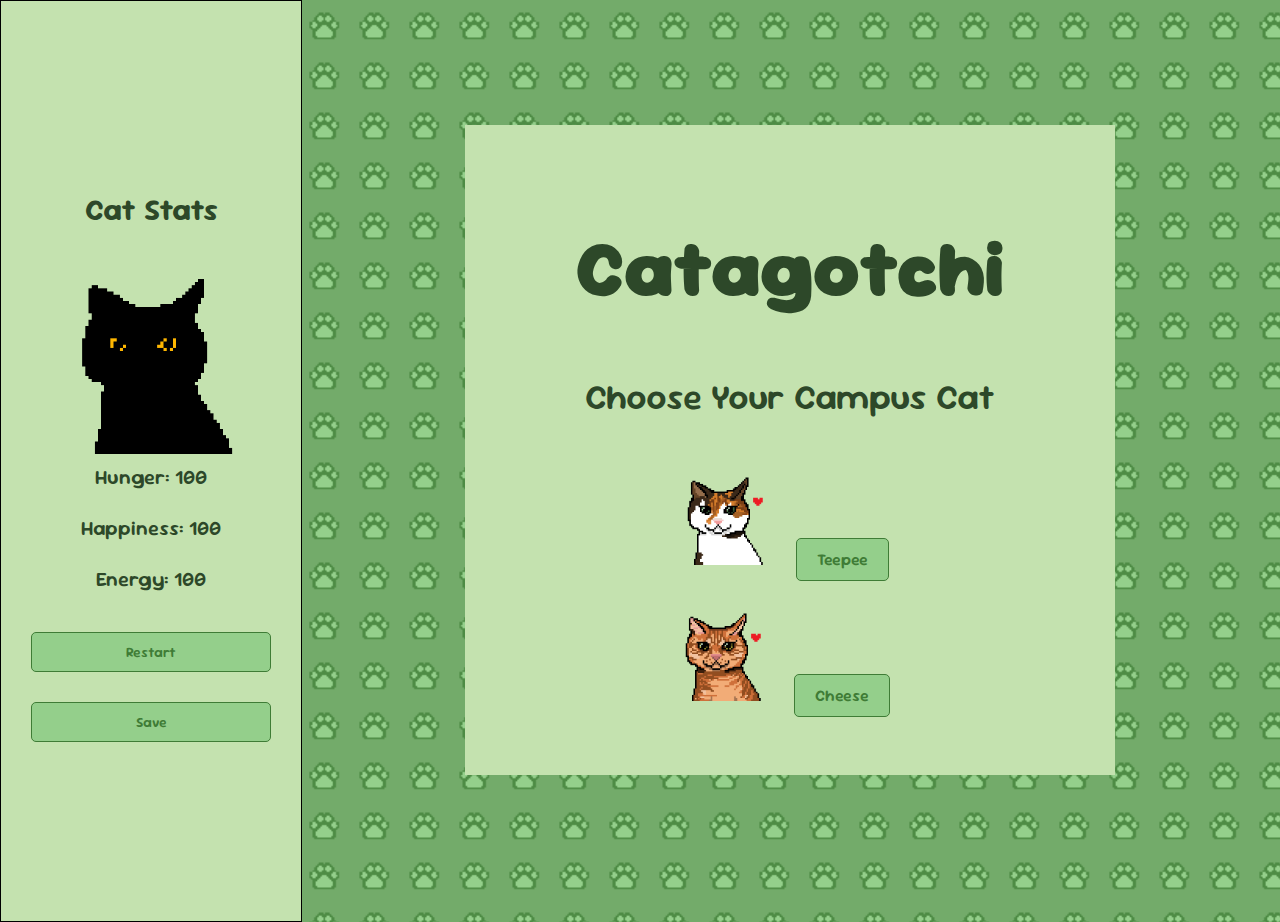
==== src/index.html @ 895570ad "Sorting out folders and more progress" ====
<!DOCTYPE html>
<html lang="en">
<head>
    <meta charset="UTF-8">
    <meta name="viewport" content="width=device-width, initial-scale=1.0">
    <link rel="icon" type="image/x-icon" href="../images/teepee-smile.png">
    <link rel="preconnect" href="https://fonts.googleapis.com">
    <link rel="preconnect" href="https://fonts.gstatic.com" crossorigin>
    <link href="https://fonts.googleapis.com/css2?family=Sour+Gummy:ital,wght@0,100..900;1,100..900&display=swap" rel="stylesheet">
    <link rel="stylesheet" href="./styles.css">
    <title>Virtual Pet Simulator</title>
</head>
<body>
    <audio id="background-music" src="../sounds/spring_thing.mp3" loop></audio>
    <div class="stats-box">
        <h3>Cat Stats</h3>
        <div>
            <img id="stats-image" src="../images/big-mystery.png" alt="Mystery Cat" width="200">
        </div>
        <p id="stat-hunger">Hunger: 100</p>
        <p id="stat-happiness">Happiness: 100</p>
        <p id="stat-energy">Energy: 100</p>
        <button onclick="location.reload()">Restart</button>
        <button onclick="">Save</button>
    </div>
    <audio id="select-sound" src="../sounds/meowing_cat.mp3"></audio>
    <div class="content-container">
        <div id="start-screen">
            <h1>Catagotchi</h1>
            <h4>Choose Your Campus Cat</h4>
            <div>
                <img id="select_img" src="../images/big-teepee.png" alt="Teepee" width="100">
                <button onclick="playSoundAndStartGame('Teepee')">Teepee</button>
            </div>
            <div>
                <img id="select_img" src="../images/big-cheese.png" alt="Cheese" width="100">
                <button onclick="playSoundAndStartGame('Cheese')">Cheese</button>
            </div>
        </div>

        <div id="game-screen" class="hidden">
            <div class="game-container">
                <h2 id="pet-name"></h2>
                <div class="pet-container">
                    <div class="background-container" id="background-container">
                        <img id="background-image" src="../images/tamagotchi-frame.png" alt="Background" width="375" height="500">
                        <img id="pet-animation" src="../animations/TP_blink.gif" alt="Cat Animation" width="157.5" height="157.5">
                        <div class="text-box" id="text-box">Your pet is happy and healthy!</div>
                    </div>
                </div>
                <div class="needs">
                    <div>Hunger <div class="bar"><div id="hunger-bar" class="bar-fill"></div></div></div>
                    <div>Happiness <div class="bar"><div id="happiness-bar" class="bar-fill"></div></div></div>
                    <div>Energy <div class="bar"><div id="energy-bar" class="bar-fill"></div></div></div>
                </div>
                <button onclick="feedPet()">Feed</button>
                <button onclick="playWithPet()">Play</button>
                <button onclick="restPet()">Rest</button>
            </div>
        </div>

        <div id="lose-screen" class="hidden">
            <h1>Game Over</h1>
            <h2>Your cat has left forever...</h2>
            <button onclick="location.reload()">Play Again</button>
        </div>
    </div>
    <script src="./scripts.js"></script>
</body>
</html>
---- src/styles.css ----
h1 {
    font-family: 'Sour Gummy', serif;
    font-weight: 900;
    font-style: normal;
    font-variation-settings: "wdth" 100;
    font-size: 80px;
    color: #2d4829;
}

h4 {
    font-family: 'Sour Gummy', serif;
    font-weight: 600;
    font-style: normal;
    font-variation-settings: "wdth" 100;
    font-size: 35px;
    color: #2d4829;

}

body, h2, button, .needs div {
    font-family: 'Sour Gummy', serif;
    font-weight: 600;
    font-style: normal;
    font-variation-settings: "wdth" 100;
    color: #2d4829;
}

body {
    text-align: center;
    background-color: #f0f0f0;
    display: flex;
    justify-content: center;
    align-items: center;
    height: 100vh;
    margin: 0;
    background-image: url(../images/background-paw.png);
    background-repeat: repeat;
    background-size: 50px;
}

.hidden { display: none; }
.pet-container { margin: 20px; }
.needs {
    display: flex;
    justify-content: center;
    gap: 20px;
}
.bar {
    width: 100px;
    height: 20px;
    background-color: rgb(203, 77, 77);
    border: 1px solid black;
    border-radius: 5px;
    overflow: hidden;
}
.bar-fill {
    height: 100%;
    background-color: #3f7c36;
}

button {
    margin: 20px;
    padding: 10px 20px;
    font-size: 16px;
    background-color: #94cf8b;
    color: #3f7c36;
    border: 1px solid #3f7c36;
    border-radius: 5px;
    cursor: pointer;
}

button:active {
    background-color: #507746; /* Darker shade when clicked */
}

.background-container {
    width: 400px;
    height: 400px;
    border: 2px solid #000000;
    display: flex; /* Add display flex */
    justify-content: center; /* Center horizontally */
    align-items: center; /* Center vertically */
    margin: 20px auto;
    position: relative;
    background-color: #f0f0f0;
    text-align: center;
}

.text-box {
    width: 100%;
    height: 20px;
    background-color: #3f7c36;
    color: white;
    text-align: center;
    position: absolute;
    bottom: 0;
    font-size: 15px;
    line-height: 20px;
}

.stats-box {
    width: 300px;
    height: 100vh;
    background-color: #c4e2af;
    border: 1px solid #000000;
    display: flex;
    flex-direction: column;
    justify-content: center; /* Center vertically */
    align-items: center; /* Center horizontally */
    padding-top: 20px;
    position: absolute;
    top: 0px;
    left: 0px;
}
.stats-box h3 {
    margin: 0 0 10px 0;
    font-size: 30px;
    margin-bottom: 25px;
}
.stats-box p {
    margin: 5px 0;
    font-size: 20px;
    margin-bottom: 20px;
}
.stats-box button {
    width: 80%; /* Adjusted width to fit inside the stats box */
    margin: 10px auto; /* Center the buttons */
    margin-top: 20px;
    padding: 10px;
    font-size: 14px;
    display: block; /* Ensure buttons are block elements */
}

.content-container {
    height: 650px;
    width: 650px;
    margin-left: 300px;
    display: flex; /* Add display flex */
    justify-content: center; /* Center horizontally */
    align-items: center; /* Center vertically */
    text-align: center; /* Ensure text is centered */
    background-color: #c4e2af;
}

#background-image {
    margin-bottom: 20px;
    position: absolute;
    z-index: 1;
}

#pet-animation {
    margin-left: 2px;
    margin-bottom: 3px;
    z-index: 0;
    position:absolute;
    animation: speed-up 0.5s infinite;
}
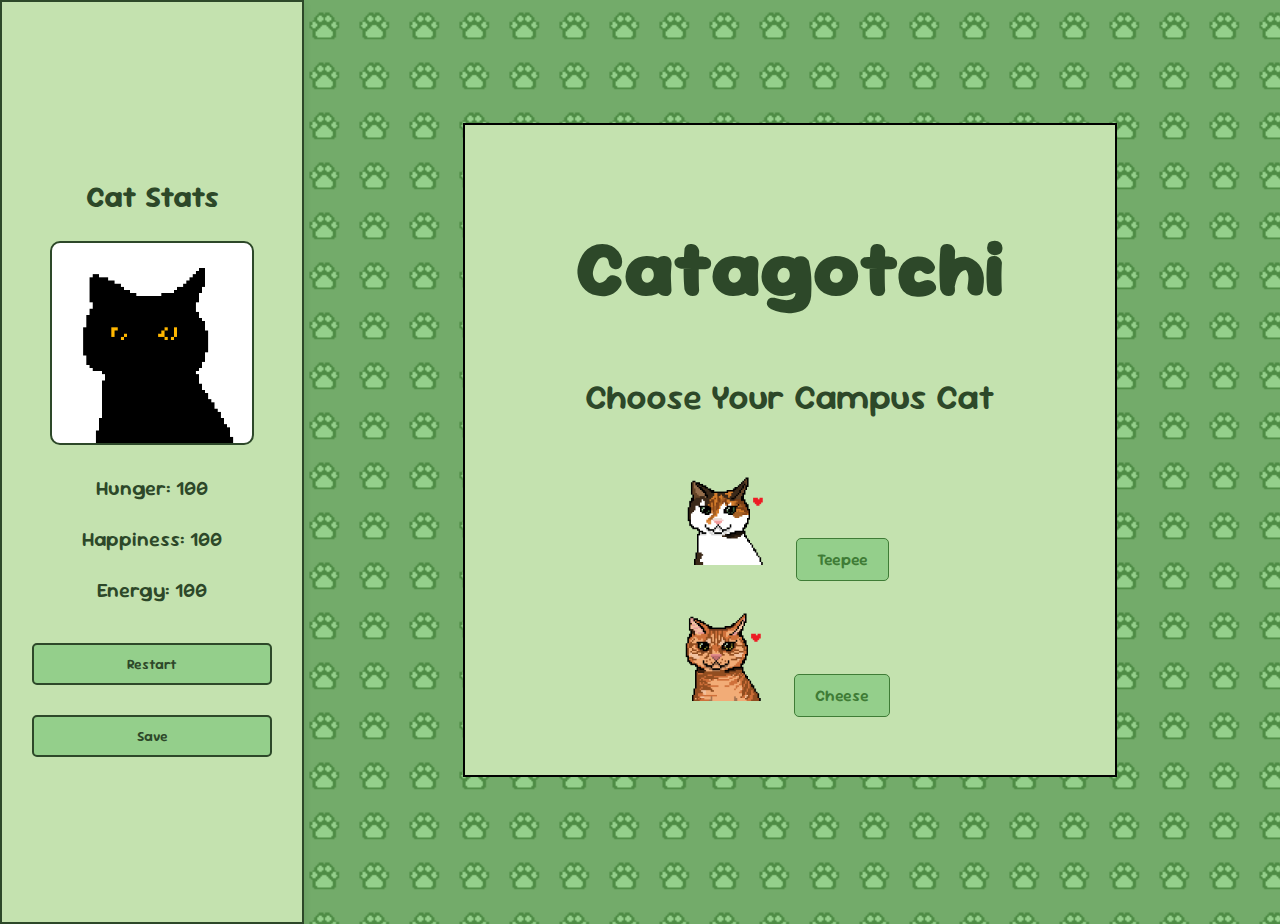
==== commit e7fc206f: "Progress as of 23:30 08/02/25" ====
--- a/src/index.html
+++ b/src/index.html
@@ -13,9 +13,9 @@
 <body>
     <audio id="background-music" src="../sounds/spring_thing.mp3" loop></audio>
     <div class="stats-box">
-        <h3>Cat Stats</h3>
+        <h3 id="stat-name">Cat Stats</h3>
         <div>
-            <img id="stats-image" src="../images/big-mystery.png" alt="Mystery Cat" width="200">
+            <img id="stats-image" src="../images/big-mystery.png" alt="Mystery Cat">
         </div>
         <p id="stat-hunger">Hunger: 100</p>
         <p id="stat-happiness">Happiness: 100</p>
@@ -53,9 +53,9 @@
                     <div>Happiness <div class="bar"><div id="happiness-bar" class="bar-fill"></div></div></div>
                     <div>Energy <div class="bar"><div id="energy-bar" class="bar-fill"></div></div></div>
                 </div>
-                <button onclick="feedPet()">Feed</button>
-                <button onclick="playWithPet()">Play</button>
-                <button onclick="restPet()">Rest</button>
+                <button onclick="feedPet()" class="action-button">Feed</button>
+                <button onclick="playWithPet()" class="action-button">Play</button>
+                <button onclick="restPet()" class="action-button">Rest</button>
             </div>
         </div>
 
--- a/src/styles.css
+++ b/src/styles.css
@@ -101,34 +101,58 @@
 .stats-box {
     width: 300px;
     height: 100vh;
-    background-color: #c4e2af;
-    border: 1px solid #000000;
+    background-color: #c4e2af; /* Lighter green background */
+    border: 2px solid #2d4829; /* Darker green border */
     display: flex;
     flex-direction: column;
-    justify-content: center; /* Center vertically */
-    align-items: center; /* Center horizontally */
+    justify-content: center;
+    align-items: center;
     padding-top: 20px;
     position: absolute;
     top: 0px;
     left: 0px;
-}
+    box-shadow: 0 4px 8px rgba(0, 0, 0, 0.1); /* Subtle shadow for depth */
+}
+
 .stats-box h3 {
     margin: 0 0 10px 0;
     font-size: 30px;
     margin-bottom: 25px;
-}
+    color: #2d4829; /* Darker green text */
+}
+
+#stats-image {
+    width: 200px;
+    border: 2px solid #2d4829; /* Darker green border */
+    background-color: white;
+    border-radius: 10px; /* Rounded corners */
+    margin-bottom: 20px; /* Space below the image */
+}
+
 .stats-box p {
     margin: 5px 0;
     font-size: 20px;
     margin-bottom: 20px;
-}
+    color: #2d4829; /* Darker green text */
+}
+
 .stats-box button {
-    width: 80%; /* Adjusted width to fit inside the stats box */
-    margin: 10px auto; /* Center the buttons */
+    width: 80%;
+    margin: 10px auto;
     margin-top: 20px;
     padding: 10px;
     font-size: 14px;
-    display: block; /* Ensure buttons are block elements */
+    display: block;
+    background-color: #94cf8b; /* Matching button color */
+    color: #2d4829; /* Darker green text */
+    border: 2px solid #2d4829; /* Darker green border */
+    border-radius: 5px;
+    cursor: pointer;
+    transition: background-color 0.3s; /* Smooth transition */
+}
+
+.stats-box button:hover {
+    background-color: #76b76e; /* Slightly darker green on hover */
 }
 
 .content-container {
@@ -140,6 +164,7 @@
     align-items: center; /* Center vertically */
     text-align: center; /* Ensure text is centered */
     background-color: #c4e2af;
+    border: 2px solid black; /* Corrected border property */
 }
 
 #background-image {
@@ -156,3 +181,34 @@
     animation: speed-up 0.5s infinite;
 }
 
+.selection-container {
+    display: flex;
+    justify-content: center;
+    gap: 20px; /* Space between buttons */
+    margin-top: 20px;
+}
+
+.selection-button {
+    display: flex;
+    flex-direction: column;
+    align-items: center;
+    background-color: #94cf8b;
+    color: #3f7c36;
+    border: 2px solid #3f7c36;
+    border-radius: 5px;
+    padding: 10px;
+    cursor: pointer;
+    transition: background-color 0.3s;
+    text-align: center;
+}
+
+.selection-button img {
+    width: 100px; /* Adjust size as needed */
+    height: auto;
+    margin-bottom: 10px; /* Space between image and text */
+}
+
+.selection-button:hover {
+    background-color: #76b76e; /* Slightly darker green on hover */
+}
+
